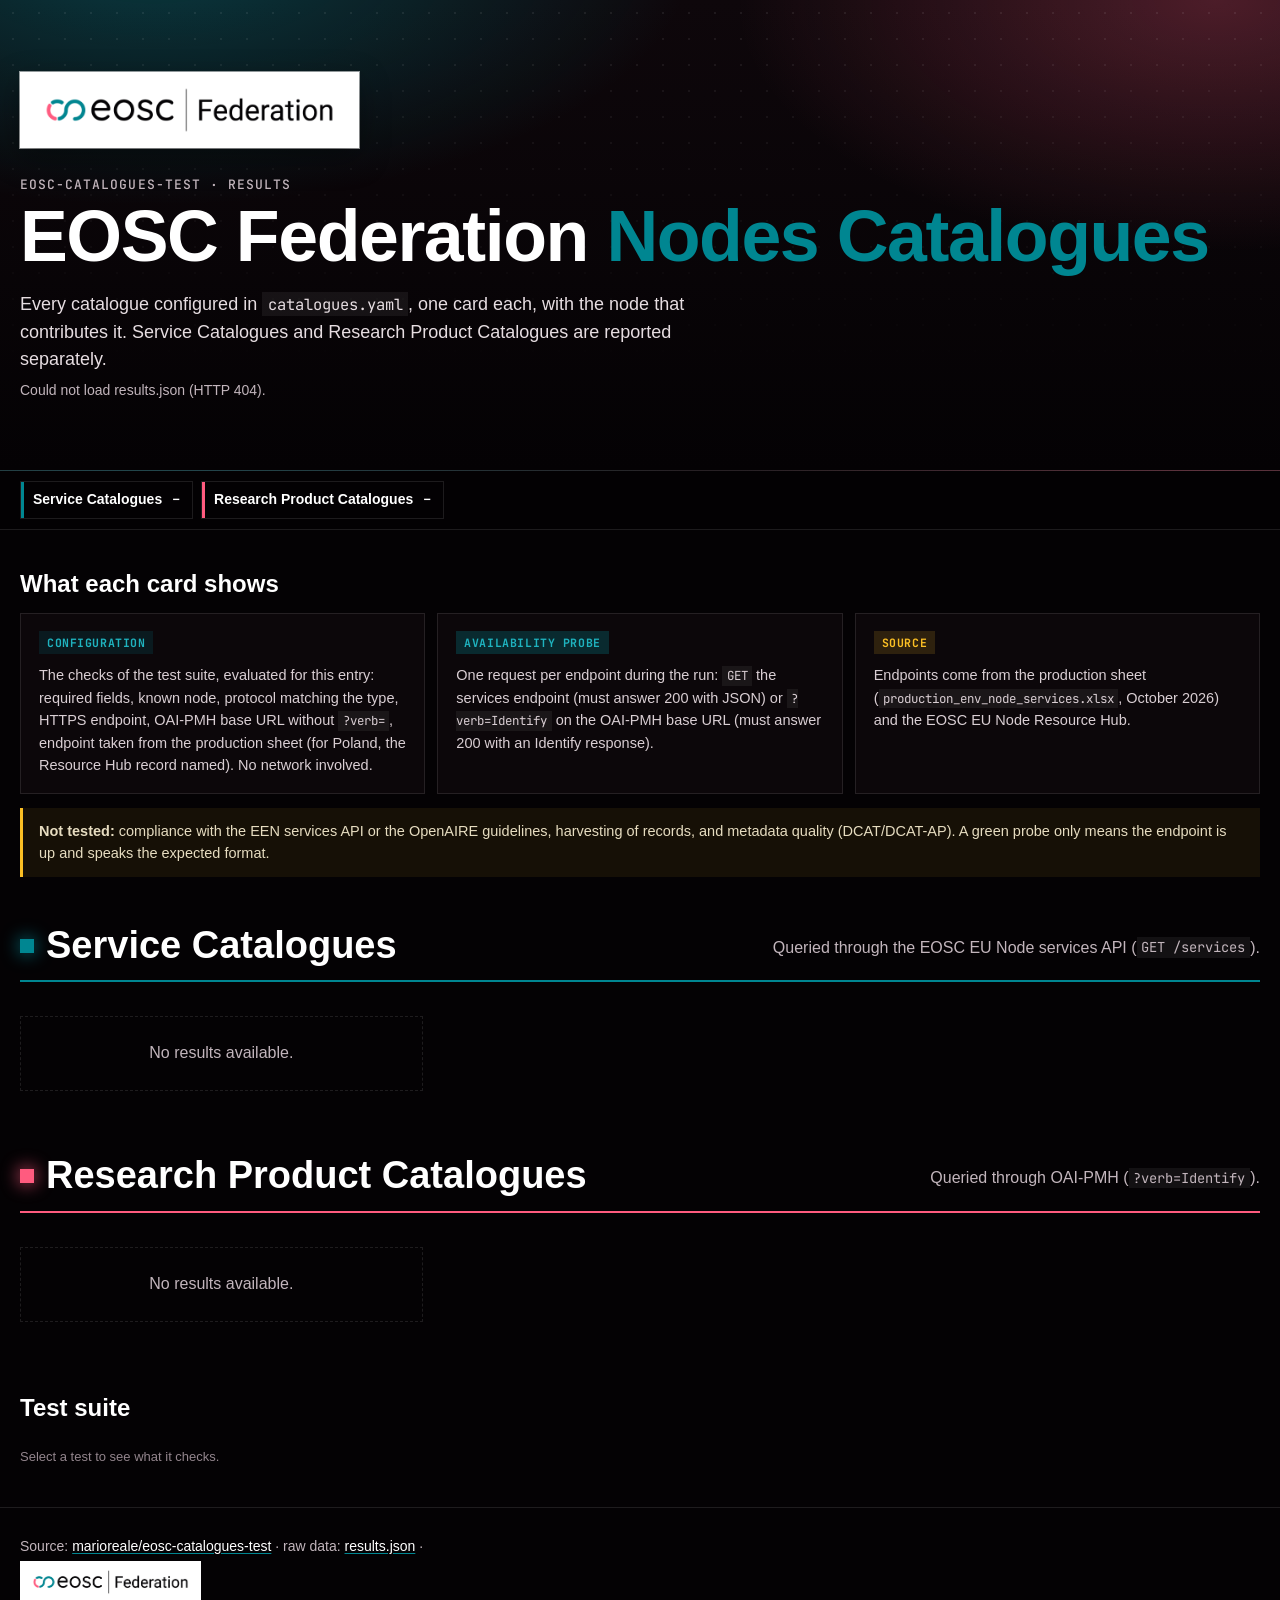
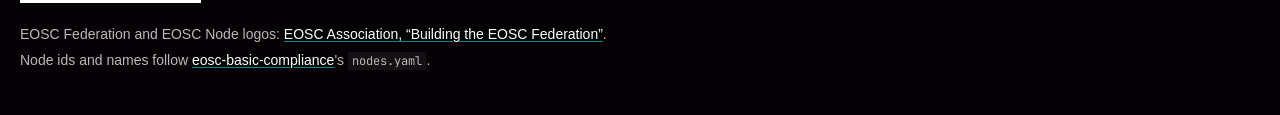
==== site/index.html @ 858f3bef "Results page: simpler Source box text" ====
<!doctype html>
<html lang="en">
<head>
  <meta charset="utf-8">
  <meta name="viewport" content="width=device-width, initial-scale=1">
  <title>EOSC Federation Nodes Catalogues — test results</title>
  <meta name="description" content="Per-catalogue test results for the Service and Research Product Catalogues of EOSC Nodes.">
  <link rel="icon" href="data:image/svg+xml,<svg xmlns='http://www.w3.org/2000/svg' viewBox='0 0 32 32'><circle cx='16' cy='16' r='13' fill='none' stroke='%2322d3ee' stroke-width='4'/><circle cx='16' cy='16' r='4' fill='%23a78bfa'/></svg>">
  <link rel="preconnect" href="https://api.fontshare.com">
  <link href="https://api.fontshare.com/v2/css?f[]=cabinet-grotesk@500,700,800&f[]=satoshi@400,500,700&display=swap" rel="stylesheet">
  <link rel="preconnect" href="https://fonts.googleapis.com">
  <link href="https://fonts.googleapis.com/css2?family=JetBrains+Mono:wght@400;500&display=swap" rel="stylesheet">
  <link rel="stylesheet" href="style.css?v=dev">
</head>
<body>
  <a class="skip" href="#services">Skip to results</a>

  <header class="hero">
    <div class="wrap">
      <a class="brand" href="https://eosc.eu/building-the-eosc-federation" rel="noopener" target="_blank">
        <img src="eosc-federation-logo.png" alt="EOSC Federation" width="690" height="114">
      </a>
      <p class="eyebrow">eosc-catalogues-test · results</p>
      <h1>EOSC Federation <span class="title-accent">Nodes Catalogues</span></h1>
      <p class="lede">Every catalogue configured in <code>catalogues.yaml</code>, one card each, with the node that contributes it. Service Catalogues and Research Product Catalogues are reported separately.</p>
      <p class="meta" id="meta">Loading results…</p>

      <div class="kpis" id="kpis" aria-live="polite"></div>
    </div>
  </header>

  <nav class="bar" aria-label="Filters">
    <div class="wrap bar-inner">
      <div class="jump">
        <a href="#services" class="jump-svc">Service Catalogues <b id="n-svc">–</b></a>
        <a href="#products" class="jump-rp">Research Product Catalogues <b id="n-rp">–</b></a>
      </div>
      <div class="nodes" id="node-filter" role="group" aria-label="Filter by node"></div>
    </div>
  </nav>

  <main class="wrap">
    <section class="scope" aria-labelledby="scope-h">
      <h2 id="scope-h">What each card shows</h2>
      <div class="scope-grid">
        <div class="scope-item">
          <span class="tag tag-cfg">Configuration</span>
          <p>The checks of the test suite, evaluated for this entry: required fields, known node, protocol matching the type, HTTPS endpoint, OAI-PMH base URL without <code>?verb=</code>, endpoint taken from the production sheet (for Poland, the Resource Hub record named). No network involved.</p>
        </div>
        <div class="scope-item">
          <span class="tag tag-probe">Availability probe</span>
          <p>One request per endpoint during the run: <code>GET</code> the services endpoint (must answer 200 with JSON) or <code>?verb=Identify</code> on the OAI-PMH base URL (must answer 200 with an Identify response).</p>
        </div>
        <div class="scope-item">
          <span class="tag tag-quote">Source</span>
          <p>Endpoints come from the production sheet (<code>production_env_node_services.xlsx</code>, October 2026) and the EOSC EU Node Resource Hub.</p>
        </div>
      </div>
      <p class="caveat"><strong>Not tested:</strong> compliance with the EEN services API or the OpenAIRE guidelines, harvesting of records, and metadata quality (DCAT/DCAT-AP). A green probe only means the endpoint is up and speaks the expected format.</p>
    </section>

    <section id="services" class="group group-svc" aria-labelledby="svc-h">
      <div class="group-head">
        <h2 id="svc-h"><span class="dot"></span>Service Catalogues</h2>
        <p>Queried through the EOSC EU Node services API (<code>GET /services</code>).</p>
      </div>
      <div class="cards" id="cards-svc"></div>
    </section>

    <section id="products" class="group group-rp" aria-labelledby="rp-h">
      <div class="group-head">
        <h2 id="rp-h"><span class="dot"></span>Research Product Catalogues</h2>
        <p>Queried through OAI-PMH (<code>?verb=Identify</code>).</p>
      </div>
      <div class="cards" id="cards-rp"></div>
    </section>

    <section class="suite" aria-labelledby="suite-h">
      <h2 id="suite-h">Test suite</h2>
      <p id="suite-sum" class="suite-sum"></p>
      <ul class="suite-list" id="suite-list"></ul>
      <p class="suite-hint">Select a test to see what it checks.</p>
      <dialog id="note-dialog" class="test-dialog note-dialog" aria-labelledby="nd-title">
        <form method="dialog" class="td-close-form"><button class="td-close" aria-label="Close">×</button></form>
        <p class="td-n" id="nd-n"></p>
        <h3 id="nd-title" class="td-name td-label">Probe note</h3>
        <span class="td-outcome warn">Up · note</span>
        <h4>Endpoint queried</h4>
        <p><code id="nd-endpoint" class="td-value"></code></p>
        <h4>Note</h4>
        <ul id="nd-list" class="nd-list"></ul>
        <div id="nd-why-row"><h4>What it means</h4><p>The endpoint answered the OAI-PMH <code>Identify</code> request correctly, so the catalogue is up. But the <code>baseURL</code> it declares about itself differs from the address queried. OAI-PMH 2.0 expects them to match; a harvester that trusts <code>Identify</code> would follow the declared address.</p></div>
        <p class="td-src">Recorded by the availability probe in this run. See the <a href="https://github.com/marioreale/eosc-catalogues-test/blob/main/docs/README.md#3-availability-probe" target="_blank" rel="noopener">documentation</a>.</p>
      </dialog>
      <dialog id="check-dialog" class="test-dialog" aria-labelledby="cd-name">
        <form method="dialog" class="td-close-form"><button class="td-close" aria-label="Close">×</button></form>
        <p class="td-n" id="cd-n"></p>
        <h3 id="cd-name" class="td-name td-label"></h3>
        <span id="cd-outcome" class="td-outcome"></span>
        <div id="cd-value-row"><h4>Value checked</h4><p><code id="cd-value" class="td-value"></code></p></div>
        <h4>Passes when</h4>
        <p id="cd-passes"></p>
        <div id="cd-why-row"><h4>Why</h4><p id="cd-why"></p></div>
        <p id="cd-caveat" class="td-param" hidden></p>
        <div id="cd-tests-row"><h4>Also enforced by the tests</h4><ul id="cd-tests" class="td-tests"></ul></div>
        <p class="td-src">These checks read the entry in <code>catalogues.yaml</code>, without network access. See the <a href="https://github.com/marioreale/eosc-catalogues-test/blob/main/docs/README.md#3-availability-probe" target="_blank" rel="noopener">documentation</a>.</p>
      </dialog>
      <dialog id="test-dialog" class="test-dialog" aria-labelledby="td-name">
        <form method="dialog" class="td-close-form"><button class="td-close" aria-label="Close">×</button></form>
        <p class="td-n" id="td-n"></p>
        <h3 id="td-name" class="td-name"></h3>
        <span id="td-outcome" class="td-outcome"></span>
        <h4>What it asserts</h4>
        <p id="td-asserts"></p>
        <div id="td-why-row"><h4>Why</h4><p id="td-why"></p></div>
        <p id="td-param" class="td-param" hidden></p>
        <p class="td-src">From the <a href="https://github.com/marioreale/eosc-catalogues-test/blob/main/docs/README.md#the-19-tests" target="_blank" rel="noopener">documentation</a>.</p>
      </dialog>
    </section>
  </main>

  <footer class="foot">
    <div class="wrap">
      <p>Source: <a href="https://github.com/marioreale/eosc-catalogues-test">marioreale/eosc-catalogues-test</a> · raw data: <a href="results.json">results.json</a> · <span id="foot-run"></span></p>
      <p class="foot-brand"><a href="https://open-science-cloud.ec.europa.eu/resources/nodes" rel="noopener" target="_blank"><img src="eosc-federation-logo.png" alt="EOSC Federation" width="690" height="114"></a></p>
      <p>EOSC Federation and EOSC Node logos: <a href="https://eosc.eu/building-the-eosc-federation">EOSC Association, “Building the EOSC Federation”</a>.</p>
      <p>Node ids and names follow <a href="https://github.com/marioreale/eosc-basic-compliance">eosc-basic-compliance</a>'s <code>nodes.yaml</code>.</p>
    </div>
  </footer>

  <script src="app.js?v=dev"></script>
</body>
</html>
---- site/style.css ----
:root {
  /* Palette: warm black #040204, mild pink #ff5b7f, lively green #008691, white. */
  --bg: #040204;
  --bg-2: #0c070a;
  --card: #120b0f;
  --card-2: #1b1117;
  --line: rgba(255, 255, 255, 0.10);
  --text: #ffffff;
  --muted: #c2b5bc;
  --faint: #93858d;
  --svc: #008691;
  --svc-ink: #1fb3bf;
  --svc-deep: #005e66;
  --rp: #ff5b7f;
  --rp-deep: #c23a5a;
  --pass: #1fb3bf;
  --fail: #f87171;
  --warn: #fbbf24;
  --radius: 0;  /* square corners throughout, including dots and badges */
  --font-display: 'Cabinet Grotesk', 'Segoe UI', sans-serif;
  --font-body: 'Satoshi', 'Segoe UI', sans-serif;
  --font-mono: 'JetBrains Mono', ui-monospace, monospace;
}

* { box-sizing: border-box; }
html { scroll-behavior: smooth; scroll-padding-top: 84px; }
body {
  margin: 0;
  background: var(--bg);
  color: var(--text);
  font: 16px/1.55 var(--font-body);
  -webkit-font-smoothing: antialiased;
}
a { color: var(--text); text-decoration-color: var(--svc); text-underline-offset: 2px; }
a:hover { color: var(--rp); text-decoration-color: var(--rp); }
code { font-family: var(--font-mono); font-size: 0.86em; background: rgba(255,255,255,0.06); padding: 0.1em 0.35em; border-radius: 0; }
.wrap { width: min(1240px, 100% - 40px); margin-inline: auto; }
.skip { position: absolute; left: -999px; }
.skip:focus { left: 12px; top: 12px; z-index: 10; background: var(--text); color: var(--bg); padding: 8px 12px; border-radius: 0; }

/* hero */
.hero {
  position: relative;
  overflow: hidden;
  padding: 72px 0 40px;
  background:
    radial-gradient(900px 420px at 12% -10%, rgba(0, 134, 145, 0.40), transparent 60%),
    radial-gradient(800px 420px at 95% 0%, rgba(255, 91, 127, 0.26), transparent 60%),
    linear-gradient(180deg, #0e070b, var(--bg));
  border-bottom: 1px solid var(--line);
}
.hero::after {
  content: '';
  position: absolute; inset: 0;
  background-image: radial-gradient(rgba(255,255,255,0.08) 1px, transparent 1px);
  background-size: 26px 26px;
  mask-image: linear-gradient(180deg, #000 0%, transparent 85%);
  pointer-events: none;
}
.hero .wrap { position: relative; z-index: 1; }
.brand {
  display: inline-flex; align-items: center;
  margin: 0 0 30px; padding: 14px 24px;  /* +20% */
  background: #fff; border-radius: 0;
  box-shadow: 0 10px 30px rgba(0, 0, 0, 0.35), 0 0 0 1px rgba(255, 255, 255, 0.6);
}
.brand img { display: block; height: 48px;  /* +20% */ width: auto; }
.brand:focus-visible { outline: 2px solid var(--svc); outline-offset: 3px; }
.foot-brand { margin: 0 0 14px !important; }
.foot-brand img { display: inline-block; height: 26px; width: auto; padding: 8px 12px; background: #fff; border-radius: 0; box-sizing: content-box; }
.foot-brand a { display: inline-block; border-radius: 0; }
.foot-brand a:focus-visible { outline: 2px solid var(--svc); outline-offset: 3px; }
.eyebrow { margin: 0 0 10px; font: 500 13px/1 var(--font-mono); letter-spacing: 0.08em; text-transform: uppercase; color: var(--muted); }
h1 { margin: 0; font: 800 clamp(18px, 5.6vw, 78px)/1 var(--font-display); letter-spacing: -0.02em; white-space: nowrap; }
.title-accent { color: var(--svc); } /* lively green #008691 */
.lede { max-width: 70ch; margin: 18px 0 6px; font-size: 18px; color: #e6dde1; }
.meta { margin: 0 0 28px; color: var(--muted); font-size: 14px; }
.meta a { color: var(--text); }

.kpis { display: grid; grid-template-columns: repeat(5, minmax(0, 1fr)); gap: 12px; }
.kpi {
  background: rgba(18, 11, 15, 0.8);
  border: 2px solid rgba(255, 255, 255, 0.75);  /* thicker, clearly visible white frame */
  border-radius: 0;
  padding: 16px 18px;
  backdrop-filter: blur(6px);
}
.kpi .v { font: 800 38px/1 var(--font-display); }
.kpi .l { margin-top: 6px; font-size: 13px; color: var(--muted); }
.kpi.k-svc .v { color: var(--svc-ink); }
.kpi.k-rp .v { color: var(--rp); }
.kpi.k-pass .v { color: var(--pass); }
.kpi.k-fail .v { color: var(--fail); }
.kpi .bar-mini i + i { box-shadow: inset 1px 0 0 var(--bg); }
.kpi .bar-mini { height: 6px; margin-top: 10px; border-radius: 0; background: rgba(255,255,255,0.08); overflow: hidden; display: flex; }
.kpi .bar-mini i { display: block; height: 100%; }

/* sticky bar */
.bar { position: sticky; top: 0; z-index: 5; background: rgba(4, 2, 4, 0.88); backdrop-filter: blur(10px); border-bottom: 1px solid var(--line); }
.bar-inner { display: flex; gap: 16px; align-items: center; justify-content: space-between; padding: 10px 0; flex-wrap: wrap; }
.jump { display: flex; gap: 8px; flex-wrap: wrap; }
.jump a { text-decoration: none; font-weight: 700; font-size: 14px; padding: 7px 12px; border-radius: 0; border: 1px solid var(--line); color: var(--text); }
.jump a b { margin-left: 6px; font-family: var(--font-mono); font-weight: 500; }
.jump-svc { box-shadow: inset 3px 0 0 var(--svc); }
.jump-rp { box-shadow: inset 3px 0 0 var(--rp); }
.nodes { display: flex; gap: 6px; flex-wrap: wrap; }
.chip {
  display: inline-flex; align-items: center; gap: 6px;
  font: 500 12.5px/1 var(--font-body);
  padding: 6px 10px; border-radius: 0;
  background: color-mix(in srgb, var(--node) 8%, transparent);
  border: 1px solid color-mix(in srgb, var(--node) 35%, transparent);
  color: var(--text);
  cursor: pointer;
}
.chip::before { content: ''; width: 8px; height: 8px; border-radius: 0; background: var(--node); }
.chip[aria-pressed='false'] { opacity: 0.38; }
.chip:focus-visible, .jump a:focus-visible { outline: 2px solid var(--text); outline-offset: 2px; }
.chip.all { --node: #ffffff; }

/* scope */
.scope { margin: 40px 0 8px; }
.scope h2, .suite h2 { font: 700 24px/1.2 var(--font-display); margin: 0 0 14px; }
.scope-grid { display: grid; grid-template-columns: repeat(3, 1fr); gap: 12px; }
.scope-item { background: var(--bg-2); border: 1px solid var(--line); border-radius: 0; padding: 16px 18px; }
.scope-item p { margin: 10px 0 0; font-size: 14.5px; color: #d9ced3; }
.tag { display: inline-block; font: 700 11.5px/1 var(--font-mono); letter-spacing: 0.05em; text-transform: uppercase; padding: 6px 8px; border-radius: 0; }
.tag-cfg { background: rgba(0, 134, 145, 0.15); color: var(--pass); }
.tag-probe { background: rgba(0, 134, 145, 0.28); color: var(--svc-ink); }
.tag-quote { background: rgba(251, 191, 36, 0.14); color: var(--warn); }
.caveat { margin: 14px 0 0; padding: 12px 16px; border-left: 3px solid var(--warn); background: rgba(251, 191, 36, 0.07); border-radius: 0; font-size: 14.5px; color: #e6dcc0; }

/* groups */
.group { margin: 48px 0; }
.group-head { display: flex; align-items: baseline; justify-content: space-between; gap: 16px; flex-wrap: wrap; padding-bottom: 14px; margin-bottom: 18px; border-bottom: 2px solid var(--accent); }
.group-head h2 { margin: 0; font: 800 clamp(26px, 3.4vw, 38px)/1.1 var(--font-display); display: flex; align-items: center; gap: 12px; }
.group-head p { margin: 0; color: var(--muted); }
.group-head .dot { width: 14px; height: 14px; border-radius: 0; background: var(--accent); box-shadow: 0 0 18px var(--accent); }
.group-svc { --accent: var(--svc); }
.group-rp { --accent: var(--rp); }

.cards { display: grid; grid-template-columns: repeat(auto-fill, minmax(360px, 1fr)); gap: 16px; }
.card {
  position: relative;
  background: linear-gradient(180deg, var(--card-2), var(--card));
  border: 1px solid var(--line);
  border-radius: 0;
  padding: 18px 18px 16px 22px;
  overflow: hidden;
  display: flex; flex-direction: column; gap: 12px;
}
.card::before { content: ''; position: absolute; left: 0; top: 0; bottom: 0; width: 6px; background: var(--node); }
.card::after { content: ''; position: absolute; right: -60px; top: -60px; width: 160px; height: 160px; border-radius: 0; background: radial-gradient(circle, color-mix(in srgb, var(--node) 30%, transparent), transparent 70%); pointer-events: none; }
.card[hidden] { display: none; }
.card-top { display: flex; justify-content: space-between; align-items: flex-start; gap: 12px; }
.node-badge { display: inline-flex; align-items: center; gap: 8px; font: 700 13px/1.2 var(--font-body); color: var(--node); }
.node-badge .sw { width: 22px; height: 22px; border-radius: 0; background: var(--node); color: #040204; display: grid; place-items: center; font: 800 11px/1 var(--font-display); }
.node-logo {
  display: inline-flex; align-items: center;
  margin-bottom: 8px; padding: 6px 10px;
  background: #fff; border-radius: 0;
  box-shadow: 0 0 0 2px color-mix(in srgb, var(--node) 70%, transparent);
}
.node-logo img { display: block; height: 30px; width: auto; max-width: 100%; object-fit: contain; }
.card h3 { margin: 2px 0 0; font: 700 19px/1.25 var(--font-display); }
.endpoint { font: 400 12.5px/1.4 var(--font-mono); color: var(--muted); word-break: break-all; }
.endpoint a { color: var(--muted); text-decoration-color: rgba(194,181,188,0.4); }

.verdict { flex: none; display: inline-flex; align-items: center; gap: 6px; font: 700 12px/1 var(--font-mono); text-transform: uppercase; letter-spacing: 0.04em; padding: 7px 10px; border-radius: 0; }
.verdict::before { content: ''; width: 8px; height: 8px; border-radius: 0; background: currentColor; box-shadow: 0 0 10px currentColor; }
.v-pass { color: var(--pass); background: rgba(0, 134, 145, 0.12); }
.v-fail { color: var(--fail); background: rgba(248, 113, 113, 0.12); }
.v-warn { color: var(--warn); background: rgba(251, 191, 36, 0.12); }
.v-none { color: var(--faint); background: rgba(255,255,255,0.05); }

.row { display: grid; grid-template-columns: 112px 1fr; gap: 10px; align-items: start; font-size: 14px; }
.row > span:first-child { font: 500 11.5px/1.9 var(--font-mono); text-transform: uppercase; letter-spacing: 0.05em; color: var(--faint); }
.checks { display: flex; flex-wrap: wrap; gap: 5px; }
.ck { all: unset; box-sizing: border-box; width: 26px; height: 26px; border-radius: 0; display: grid; place-items: center; font: 700 13px/1 var(--font-body); cursor: pointer; transition: transform 120ms ease, box-shadow 120ms ease; }
.ck:hover { transform: translateY(-1px); box-shadow: 0 0 0 1px currentColor; }
.ck:focus-visible { outline: 2px solid var(--svc); outline-offset: 2px; }
.ck.ok { background: rgba(0, 134, 145, 0.28); color: var(--pass); }
.ck.ko { background: rgba(248, 113, 113, 0.2); color: var(--fail); }
.probe-line { color: var(--text); }
.probe-line .t { color: var(--muted); font-family: var(--font-mono); font-size: 12.5px; }
.facts { display: flex; flex-wrap: wrap; gap: 6px; margin-top: 6px; }
.fact { font-size: 12.5px; padding: 3px 8px; border-radius: 0; background: rgba(255,255,255,0.05); color: #e3d9de; }
.fact b { color: var(--text); font-weight: 700; }
.quote { display: flex; flex-wrap: wrap; gap: 6px; }
.q { font-size: 12.5px; padding: 3px 8px; border-radius: 0; border: 1px solid var(--line); color: #ece4e8; }
.q.st { border-color: rgba(251, 191, 36, 0.4); color: #f4dfa3; }
.q.none { color: var(--faint); border-style: dashed; }
.q.hub { border-color: rgba(0, 134, 145, 0.7); color: var(--svc-ink); }
details.note { font-size: 13.5px; color: #d9ced3; border-top: 1px dashed var(--line); padding-top: 10px; }
details.note summary { cursor: pointer; color: var(--muted); font-size: 13px; }
details.note p { margin: 8px 0 0; }

.empty { color: var(--muted); padding: 24px; border: 1px dashed var(--line); border-radius: 0; text-align: center; }

/* suite */
.suite { margin: 56px 0 40px; }
.suite-sum { margin: 0 0 12px; color: var(--muted); }
.suite-list { list-style: none; margin: 0; padding: 0; display: grid; grid-template-columns: repeat(auto-fill, minmax(340px, 1fr)); gap: 6px; }
.suite-list li { display: flex; gap: 10px; align-items: center; font: 400 12.5px/1.35 var(--font-mono); padding: 8px 10px; background: var(--bg-2); border-radius: 0; border: 1px solid var(--line); word-break: break-word; }
.suite-list li i { flex: none; width: 8px; height: 8px; border-radius: 0; }
.suite-list li.passed i { background: var(--pass); }
.suite-list li.failed i { background: var(--fail); }
.suite-list li.skipped i { background: var(--faint); }
.suite-list li { padding: 0; }
.test-btn { all: unset; box-sizing: border-box; display: flex; gap: 10px; align-items: center; width: 100%; padding: 8px 10px; cursor: pointer; border-radius: 0; font: inherit; color: inherit; }
.test-btn span { flex: 1; }
.test-btn i { flex: none; width: 8px; height: 8px; border-radius: 0; }
.suite-list li.passed .test-btn i { background: var(--pass); }
.suite-list li.failed .test-btn i { background: var(--fail); }
.test-btn .info { flex: none; width: 18px; height: 18px; border-radius: 0; border: 1px solid var(--faint); color: var(--muted); font: 700 11px/16px var(--font-body); text-align: center; }
.test-btn:hover, .test-btn:focus-visible { background: var(--card-2); }
.test-btn:hover .info, .test-btn:focus-visible .info { border-color: var(--rp); color: var(--rp); }
.test-btn:focus-visible { outline: 2px solid var(--svc); outline-offset: 1px; }
.suite-hint { margin: 10px 0 0; color: var(--faint); font-size: 13px; }

.test-dialog { width: min(560px, calc(100vw - 32px)); background: var(--card); color: var(--text); border: 1px solid var(--line); border-radius: 0; padding: 24px 26px 18px; box-shadow: 0 24px 60px rgba(0, 0, 0, 0.5); }
.test-dialog::backdrop { background: rgba(4, 2, 4, 0.75); backdrop-filter: blur(2px); }
.test-dialog[open] { animation: td-in 160ms ease-out; }
@keyframes td-in { from { opacity: 0; transform: translateY(6px); } to { opacity: 1; transform: none; } }
.td-close-form { position: absolute; top: 10px; right: 10px; margin: 0; }
.td-close { all: unset; cursor: pointer; width: 32px; height: 32px; border-radius: 0; text-align: center; font: 400 22px/32px var(--font-body); color: var(--muted); }
.td-close:hover, .td-close:focus-visible { background: var(--card-2); color: var(--text); }
.td-n { margin: 0 0 6px; font: 600 12px/1.3 var(--font-mono); color: var(--faint); letter-spacing: 0.03em; }
.td-name { margin: 0 36px 10px 0; font: 600 15px/1.4 var(--font-mono); word-break: break-word; }
.td-outcome { display: inline-block; font: 700 11.5px/1 var(--font-mono); text-transform: uppercase; letter-spacing: 0.05em; padding: 6px 8px; border-radius: 0; }
.td-outcome.passed { background: rgba(0, 134, 145, 0.15); color: var(--pass); }
.td-outcome.failed { background: rgba(248, 113, 113, 0.15); color: var(--fail); }
.td-outcome.skipped { background: rgba(255, 255, 255, 0.06); color: var(--muted); }
.test-dialog h4 { margin: 18px 0 4px; font: 700 11.5px/1 var(--font-mono); text-transform: uppercase; letter-spacing: 0.06em; color: var(--muted); }
.test-dialog p { margin: 0; font-size: 15px; line-height: 1.55; }
.td-param { margin-top: 14px !important; font-size: 13.5px !important; color: var(--muted); }
.td-src { margin-top: 18px !important; font-size: 13px !important; color: var(--faint); }
.td-src a { color: var(--muted); }

.foot { border-top: 1px solid var(--line); padding: 24px 0 40px; color: var(--muted); font-size: 14px; }
.foot p { margin: 4px 0; }
.foot a { color: var(--text); }

@media (max-width: 960px) {
  .kpis { grid-template-columns: repeat(3, 1fr); }
  .scope-grid { grid-template-columns: 1fr; }
}
@media (max-width: 600px) {
  .wrap { width: calc(100% - 28px); }
  .hero { padding: 36px 0 28px; }
  .brand { padding: 12px 17px; margin-bottom: 22px; }
  .brand img { height: 34px; }
  .kpis { grid-template-columns: repeat(2, 1fr); }
  .kpi .v { font-size: 30px; }
  .cards { grid-template-columns: 1fr; }
  .row { grid-template-columns: 1fr; gap: 4px; }
  .row > span:first-child { line-height: 1.2; }
  .bar { position: static; }
  .suite-list { grid-template-columns: 1fr; }
}
@media (prefers-reduced-motion: reduce) { html { scroll-behavior: auto; } }
.td-label { font-family: var(--font-body); font-size: 17px; }
.td-value { font: 500 13px/1.5 var(--font-mono); color: var(--text); background: var(--card-2); padding: 2px 6px; border-radius: 0; word-break: break-all; }
.td-tests { margin: 0; padding-left: 18px; font-size: 13.5px; line-height: 1.7; }
.td-tests code { font: 500 12.5px var(--font-mono); color: var(--muted); word-break: break-all; }
.td-src code { font-family: var(--font-mono); font-size: 12.5px; }
.verdict-btn { all: unset; box-sizing: border-box; flex: none; display: inline-flex; align-items: center; gap: 6px; font: 700 12px/1 var(--font-mono); text-transform: uppercase; letter-spacing: 0.04em; padding: 7px 10px; cursor: pointer; border: 1px solid currentColor; }
.verdict-btn.v-warn { color: var(--warn); background: rgba(251, 191, 36, 0.12); }
.verdict-btn::before { content: ''; width: 8px; height: 8px; background: currentColor; box-shadow: 0 0 10px currentColor; }
.verdict-btn::after { content: '›'; margin-left: 2px; font-size: 14px; }
.verdict-btn:hover { background: rgba(251, 191, 36, 0.22); }
.verdict-btn:focus-visible { outline: 2px solid var(--warn); outline-offset: 2px; }
.td-outcome.warn { background: rgba(251, 191, 36, 0.15); color: var(--warn); }
.nd-list { margin: 0; padding-left: 18px; font-size: 15px; line-height: 1.55; color: var(--warn); word-break: break-word; }
.note-dialog code { font-family: var(--font-mono); font-size: 0.86em; }
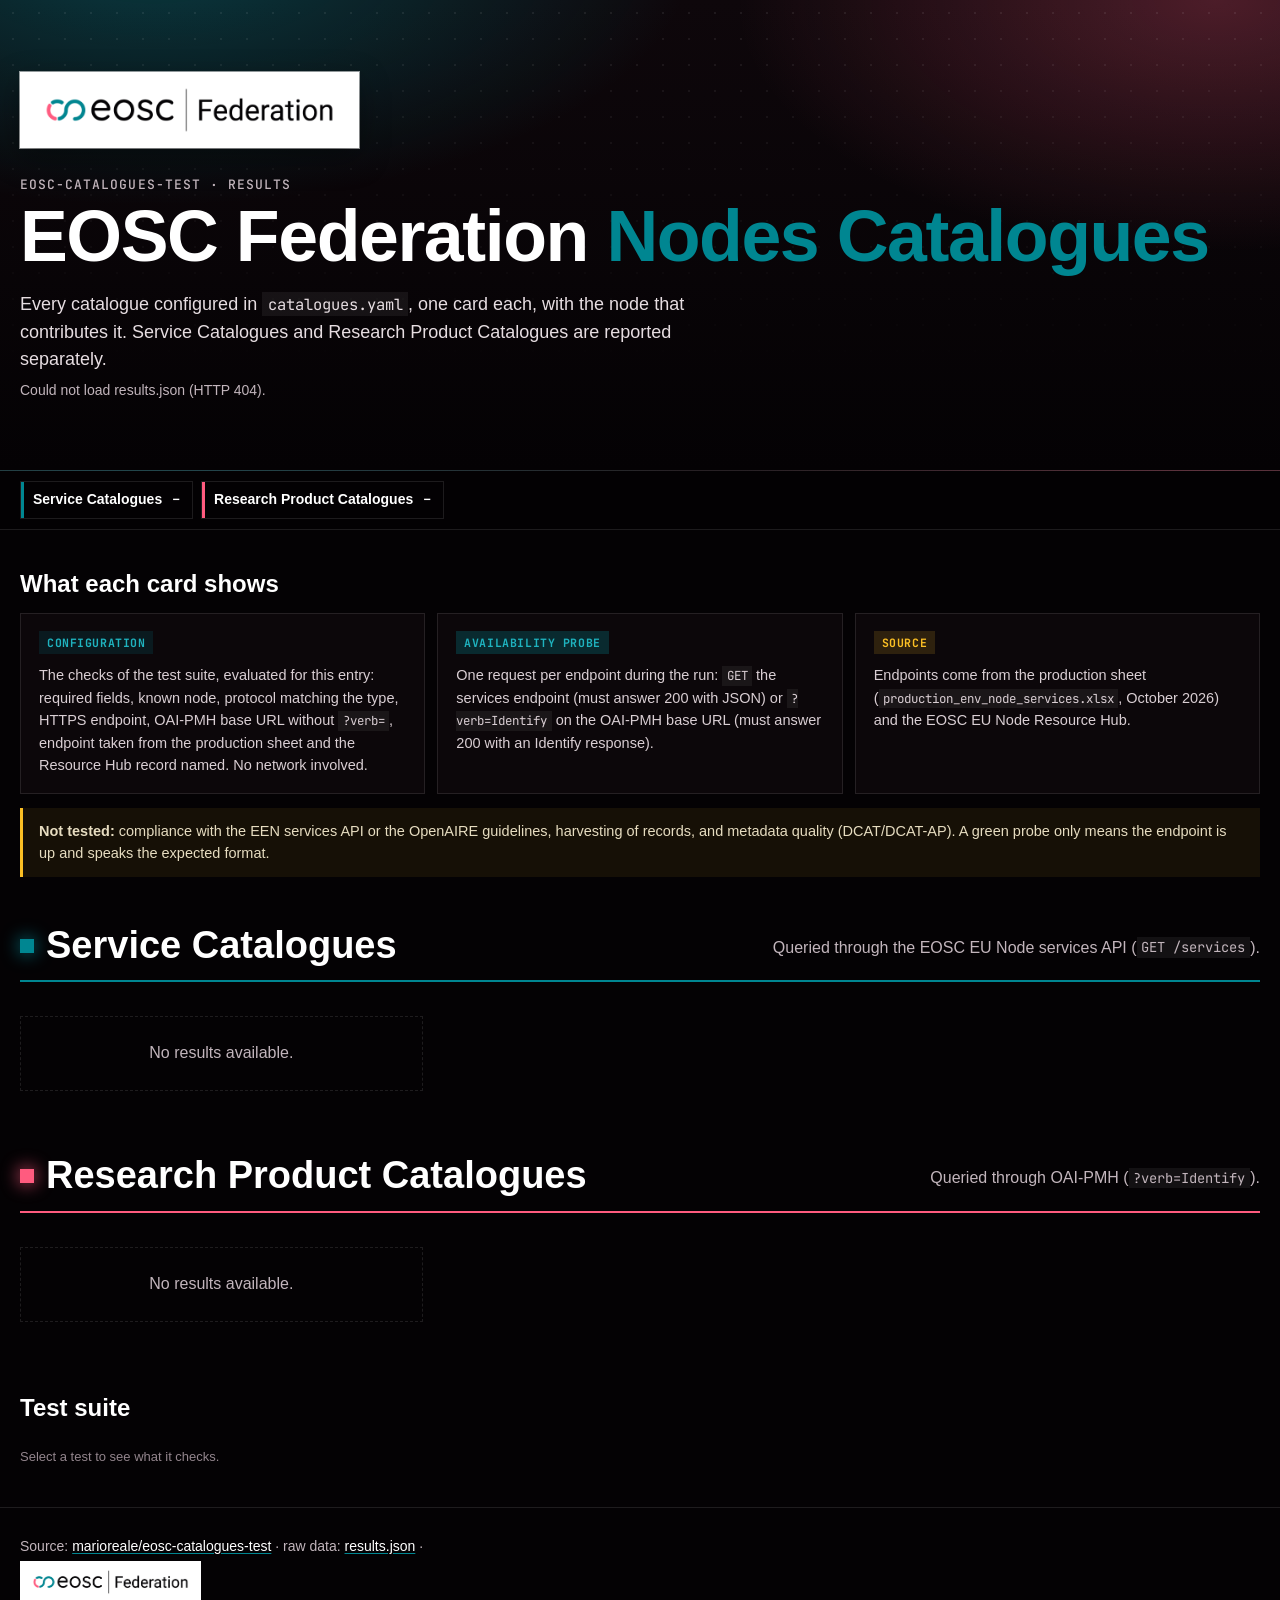
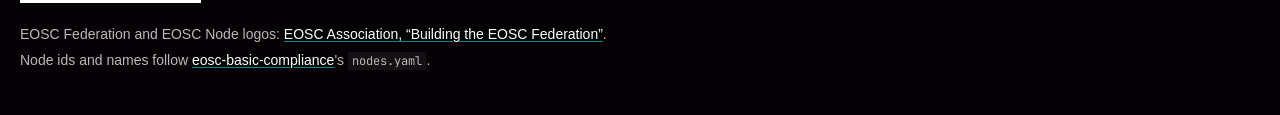
==== commit c327af0f: "Results page: simpler Configuration box text" ====
--- a/site/index.html
+++ b/site/index.html
@@ -45,7 +45,7 @@
       <div class="scope-grid">
         <div class="scope-item">
           <span class="tag tag-cfg">Configuration</span>
-          <p>The checks of the test suite, evaluated for this entry: required fields, known node, protocol matching the type, HTTPS endpoint, OAI-PMH base URL without <code>?verb=</code>, endpoint taken from the production sheet (for Poland, the Resource Hub record named). No network involved.</p>
+          <p>The checks of the test suite, evaluated for this entry: required fields, known node, protocol matching the type, HTTPS endpoint, OAI-PMH base URL without <code>?verb=</code>, endpoint taken from the production sheet and the Resource Hub record named. No network involved.</p>
         </div>
         <div class="scope-item">
           <span class="tag tag-probe">Availability probe</span>
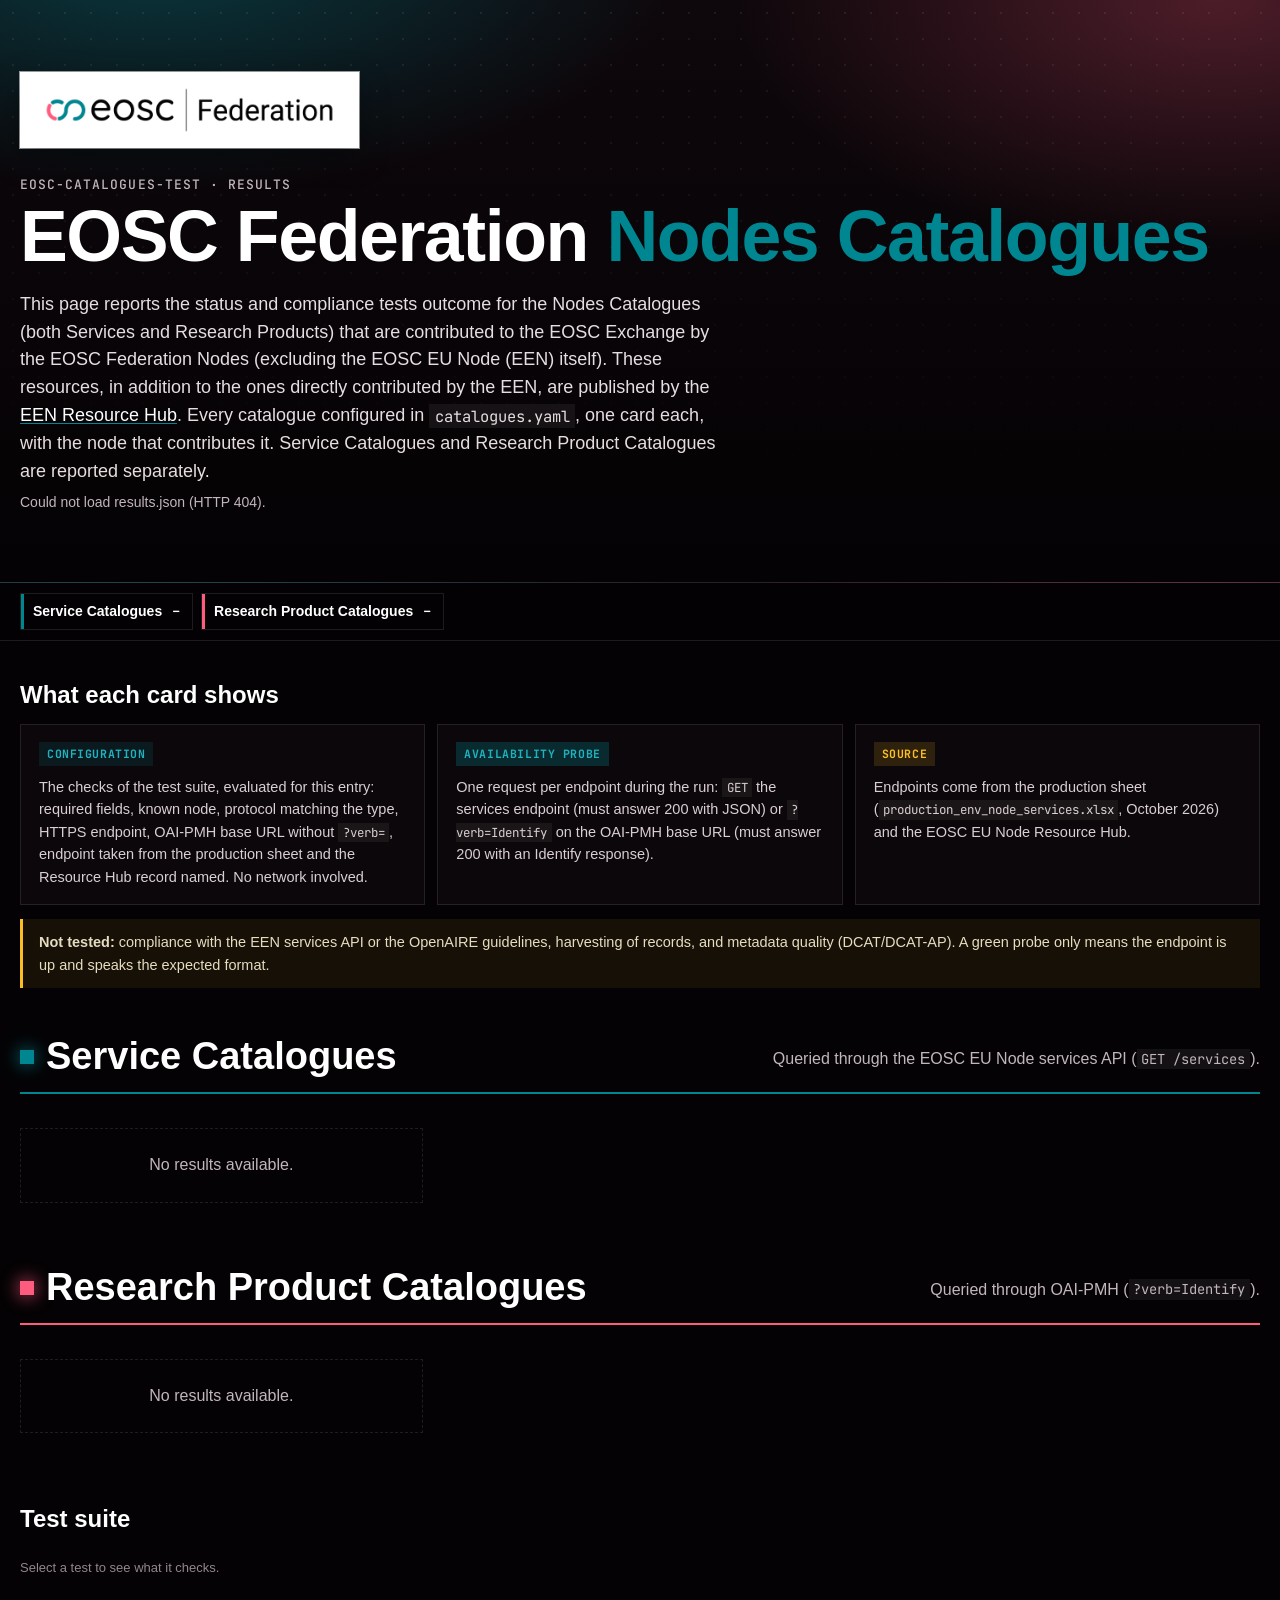
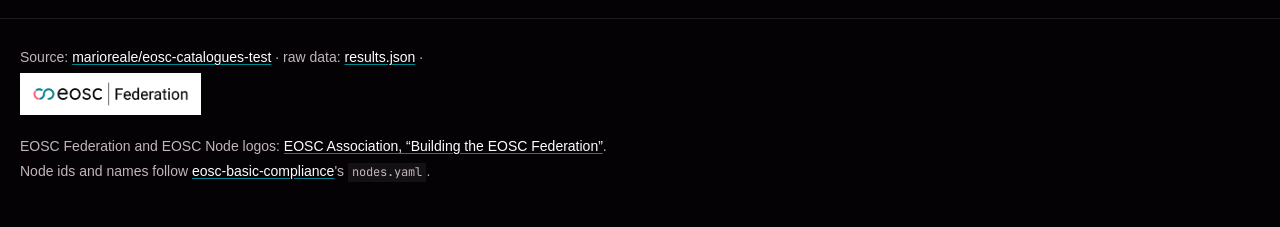
==== commit c7342dc4: "Results page: introductory text under the title" ====
--- a/site/index.html
+++ b/site/index.html
@@ -22,7 +22,7 @@
       </a>
       <p class="eyebrow">eosc-catalogues-test · results</p>
       <h1>EOSC Federation <span class="title-accent">Nodes Catalogues</span></h1>
-      <p class="lede">Every catalogue configured in <code>catalogues.yaml</code>, one card each, with the node that contributes it. Service Catalogues and Research Product Catalogues are reported separately.</p>
+      <p class="lede">This page reports the status and compliance tests outcome for the Nodes Catalogues (both Services and Research Products) that are contributed to the EOSC Exchange by the EOSC Federation Nodes (excluding the EOSC EU Node (EEN) itself). These resources, in addition to the ones directly contributed by the EEN, are published by the <a href="https://open-science-cloud.ec.europa.eu/resources/all" target="_blank" rel="noopener">EEN Resource Hub</a>. Every catalogue configured in <code>catalogues.yaml</code>, one card each, with the node that contributes it. Service Catalogues and Research Product Catalogues are reported separately.</p>
       <p class="meta" id="meta">Loading results…</p>
 
       <div class="kpis" id="kpis" aria-live="polite"></div>
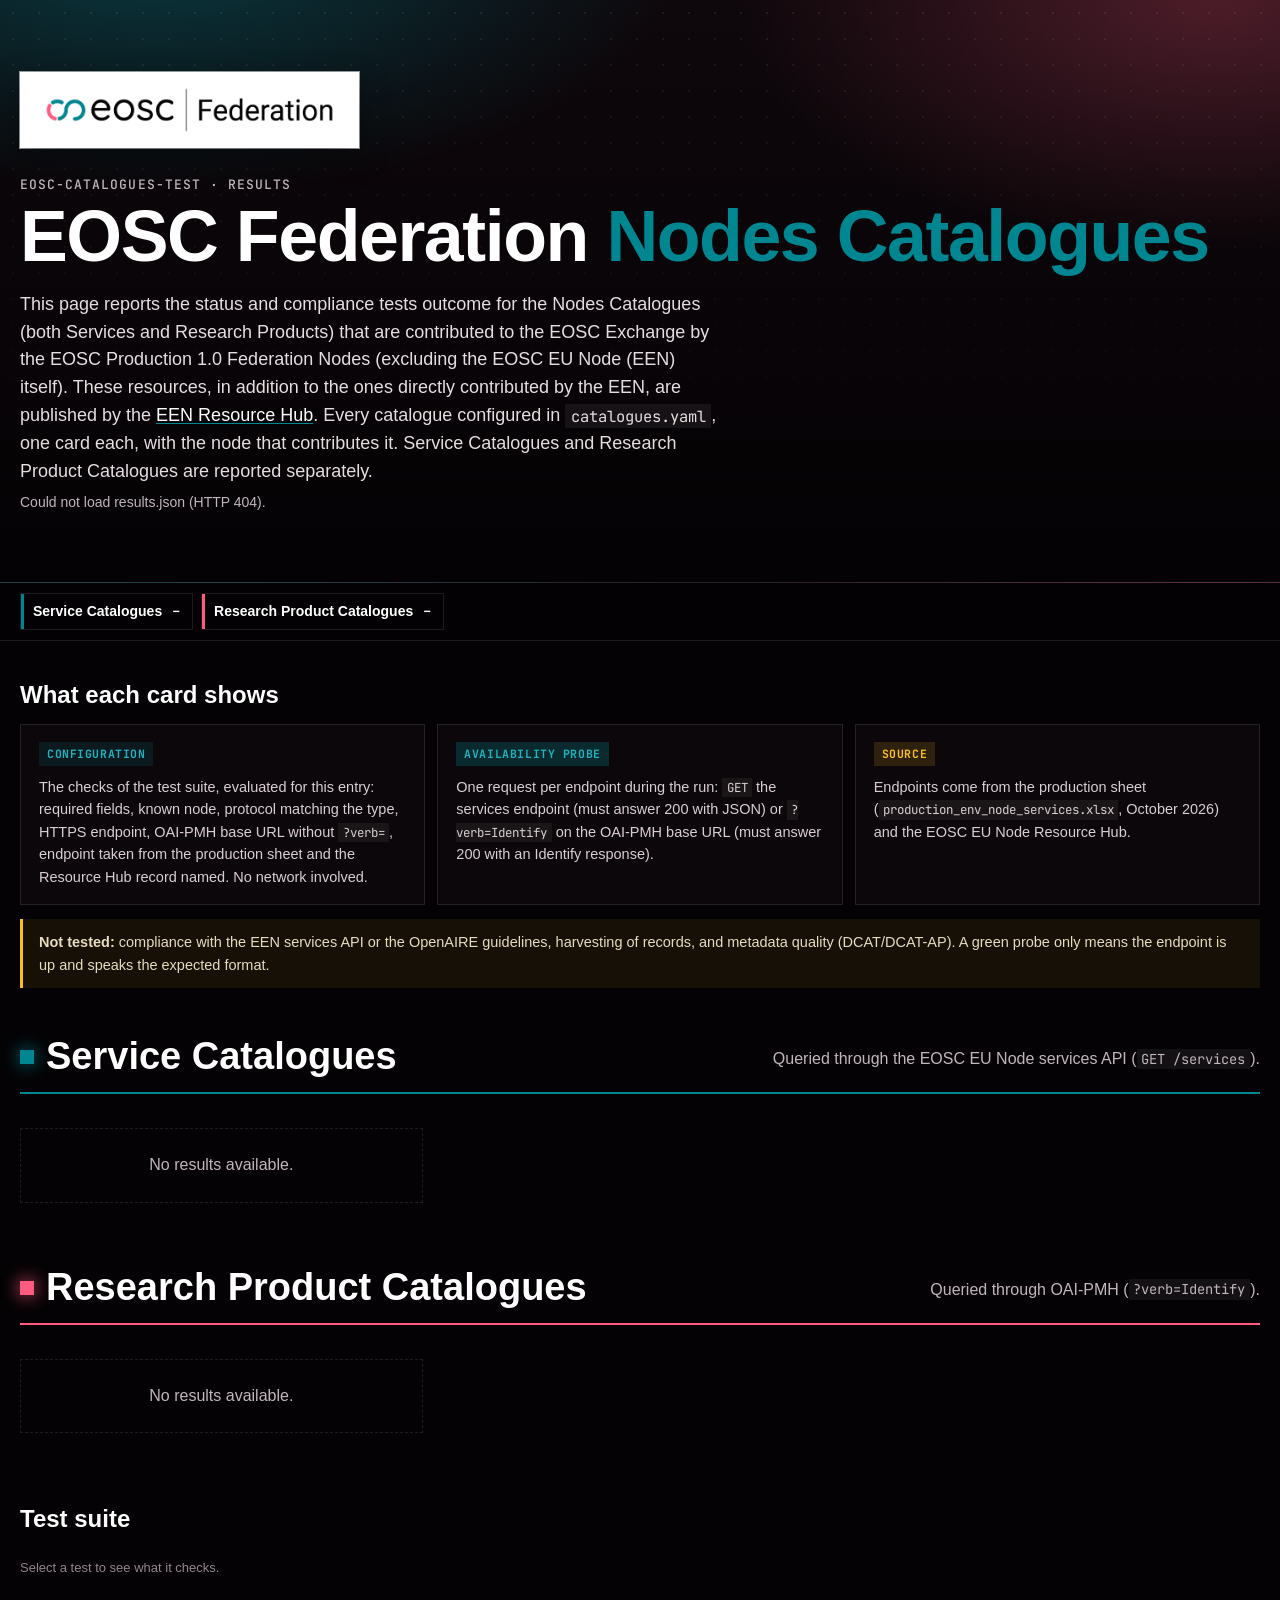
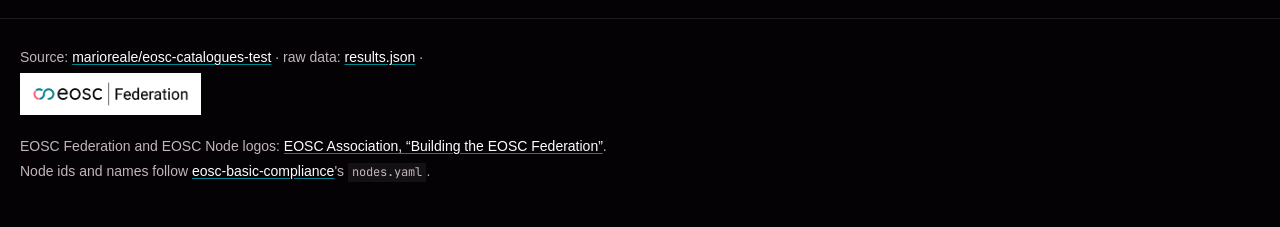
==== commit bf0f0afc: "Results page: intro text names the EOSC Production 1.0 Federation Nodes" ====
--- a/site/index.html
+++ b/site/index.html
@@ -22,7 +22,7 @@
       </a>
       <p class="eyebrow">eosc-catalogues-test · results</p>
       <h1>EOSC Federation <span class="title-accent">Nodes Catalogues</span></h1>
-      <p class="lede">This page reports the status and compliance tests outcome for the Nodes Catalogues (both Services and Research Products) that are contributed to the EOSC Exchange by the EOSC Federation Nodes (excluding the EOSC EU Node (EEN) itself). These resources, in addition to the ones directly contributed by the EEN, are published by the <a href="https://open-science-cloud.ec.europa.eu/resources/all" target="_blank" rel="noopener">EEN Resource Hub</a>. Every catalogue configured in <code>catalogues.yaml</code>, one card each, with the node that contributes it. Service Catalogues and Research Product Catalogues are reported separately.</p>
+      <p class="lede">This page reports the status and compliance tests outcome for the Nodes Catalogues (both Services and Research Products) that are contributed to the EOSC Exchange by the EOSC Production 1.0 Federation Nodes (excluding the EOSC EU Node (EEN) itself). These resources, in addition to the ones directly contributed by the EEN, are published by the <a href="https://open-science-cloud.ec.europa.eu/resources/all" target="_blank" rel="noopener">EEN Resource Hub</a>. Every catalogue configured in <code>catalogues.yaml</code>, one card each, with the node that contributes it. Service Catalogues and Research Product Catalogues are reported separately.</p>
       <p class="meta" id="meta">Loading results…</p>
 
       <div class="kpis" id="kpis" aria-live="polite"></div>
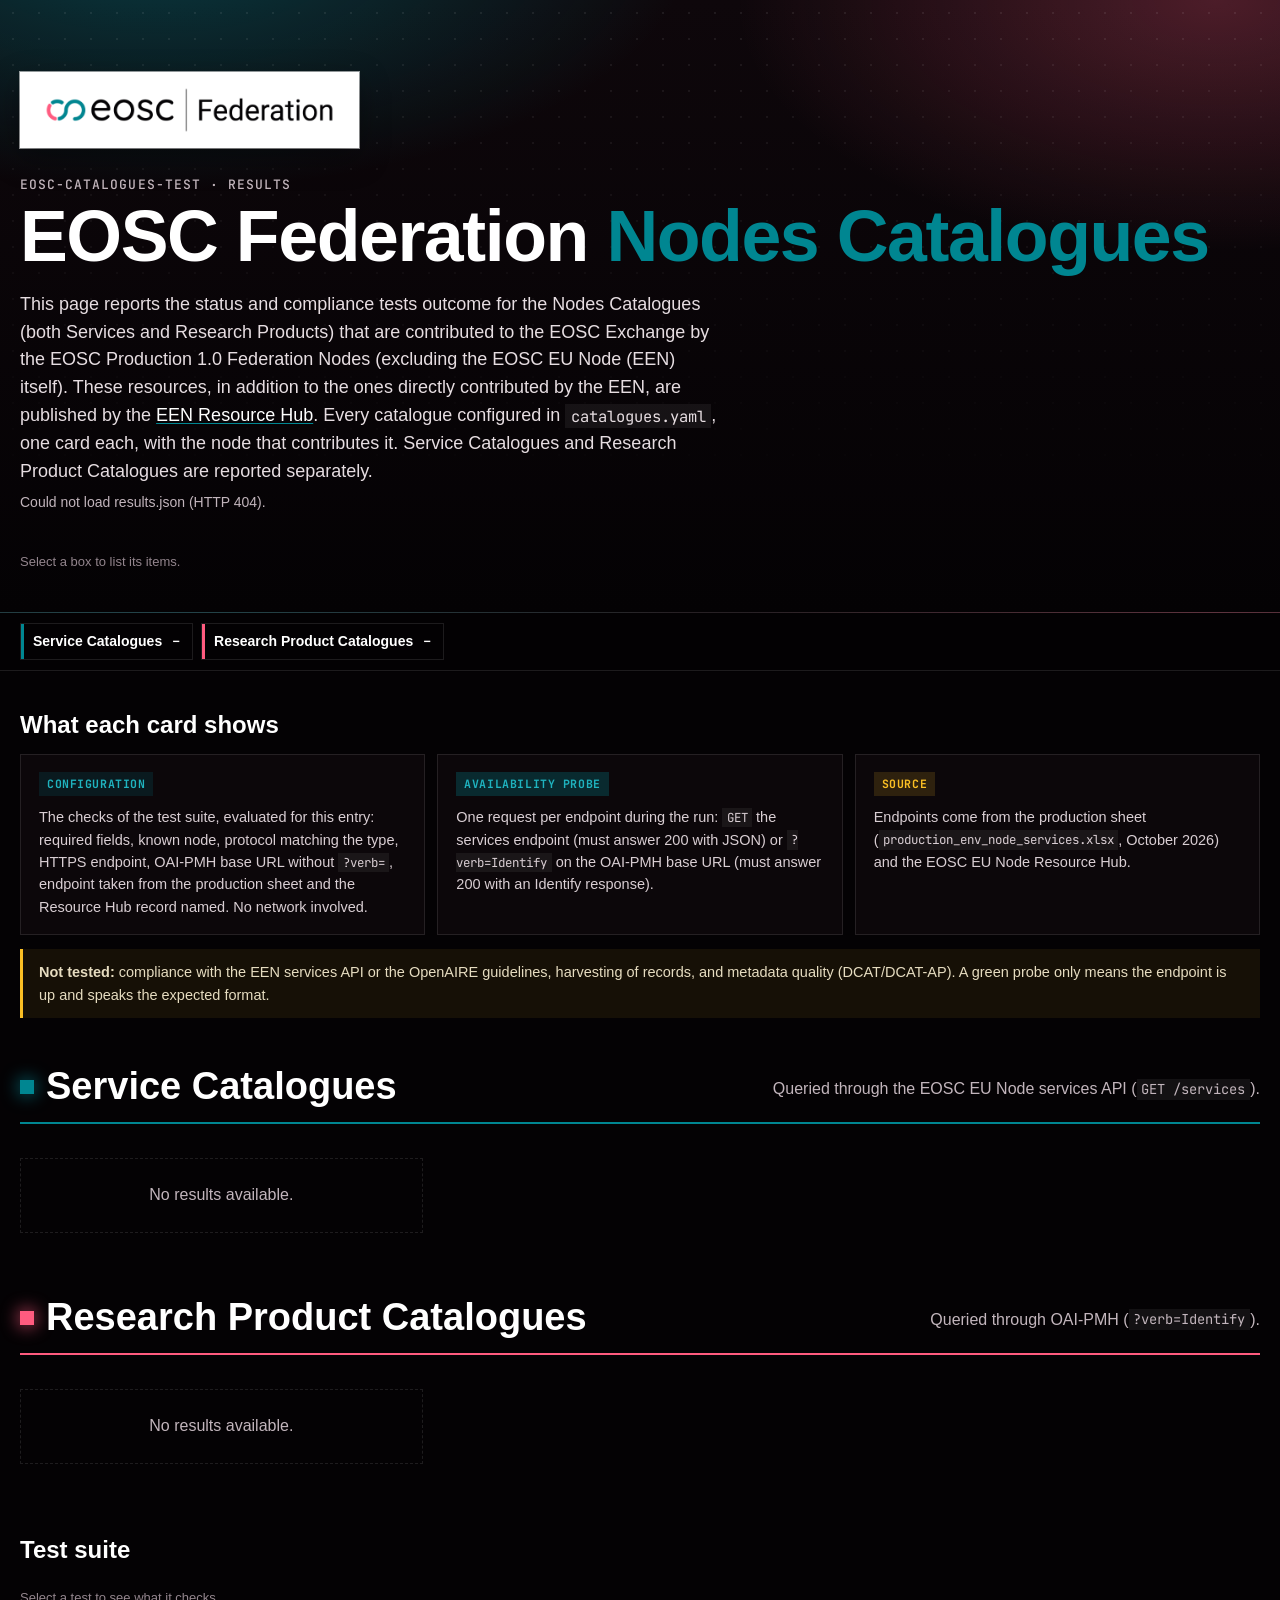
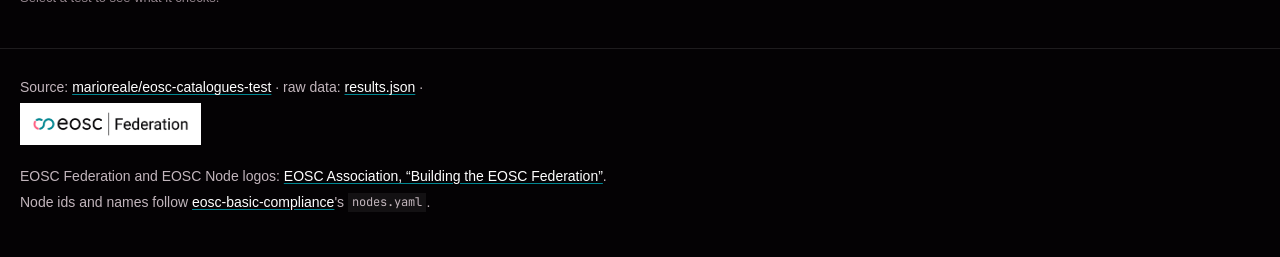
==== commit 36eb061c: "Results page: the five summary boxes open a pop-up listing their items" ====
--- a/site/index.html
+++ b/site/index.html
@@ -26,6 +26,14 @@
       <p class="meta" id="meta">Loading results…</p>
 
       <div class="kpis" id="kpis" aria-live="polite"></div>
+      <p class="kpi-hint">Select a box to list its items.</p>
+      <dialog id="kpi-dialog" class="test-dialog kpi-dialog" aria-labelledby="kd-title">
+        <form method="dialog" class="td-close-form"><button class="td-close" aria-label="Close">×</button></form>
+        <p class="td-n">Summary · this run</p>
+        <h3 id="kd-title" class="td-name td-label"></h3>
+        <p id="kd-sub" class="kd-intro"></p>
+        <div id="kd-body" class="kd-body"></div>
+      </dialog>
     </div>
   </header>
 
--- a/site/style.css
+++ b/site/style.css
@@ -273,3 +273,34 @@
 .td-outcome.warn { background: rgba(251, 191, 36, 0.15); color: var(--warn); }
 .nd-list { margin: 0; padding-left: 18px; font-size: 15px; line-height: 1.55; color: var(--warn); word-break: break-word; }
 .note-dialog code { font-family: var(--font-mono); font-size: 0.86em; }
+
+/* Summary boxes as buttons, and the list they open (#kpi-dialog) */
+.kpi-btn { all: unset; box-sizing: border-box; display: flex; flex-direction: column; justify-content: flex-start; position: relative; cursor: pointer;
+  background: rgba(18, 11, 15, 0.8); border: 2px solid rgba(255, 255, 255, 0.75); padding: 16px 18px;
+  backdrop-filter: blur(6px); color: var(--text); font-family: var(--font-body); transition: border-color 120ms, background 120ms; }
+.kpi-btn:hover { border-color: #ffffff; background: rgba(36, 22, 30, 0.9); }
+.kpi-btn:focus-visible { outline: 3px solid var(--svc-ink); outline-offset: 2px; }
+.kpi-more { display: block; margin-top: 10px; font: 600 11.5px/1 var(--font-mono); letter-spacing: 0.04em; color: var(--faint); }
+.kpi-btn:hover .kpi-more, .kpi-btn:focus-visible .kpi-more { color: var(--text); }
+.kpi-hint { margin: 10px 0 0; font-size: 13px; color: var(--faint); }
+.kpi-dialog { width: min(920px, calc(100vw - 32px)); max-height: calc(100vh - 48px); display: none; flex-direction: column; }
+.kpi-dialog[open] { display: flex; }
+.kd-intro { margin: 0 0 14px !important; font-size: 14px !important; color: var(--muted); }
+.kd-body { overflow: auto; min-height: 0; border-top: 1px solid var(--line); }
+.kd-table { width: 100%; border-collapse: collapse; font-size: 14px; }
+.kd-table th { position: sticky; top: 0; background: var(--card); text-align: left; font: 700 11px/1 var(--font-mono); text-transform: uppercase;
+  letter-spacing: 0.06em; color: var(--muted); padding: 12px 10px 10px; border-bottom: 1px solid var(--line); }
+.kd-table td { padding: 10px; border-bottom: 1px solid var(--line); vertical-align: top; }
+.kd-table td.kd-i { color: var(--faint); font: 500 12.5px var(--font-mono); width: 2em; }
+.kd-table code { font: 500 12.5px var(--font-mono); word-break: break-all; }
+.kd-url { margin-top: 3px; font: 500 12.5px/1.45 var(--font-mono); word-break: break-all; }
+.kd-url a, .kd-list a { color: var(--svc-ink); }
+.kd-sub { margin-top: 4px; font-size: 12.5px; color: var(--muted); }
+.kd-list { margin: 0; padding: 0; list-style: none; }
+.kd-list li + li { margin-top: 4px; }
+.kd-type { display: inline-block; font: 700 10.5px/1 var(--font-mono); text-transform: uppercase; letter-spacing: 0.04em; padding: 3px 5px; margin-right: 4px; vertical-align: 1px; }
+.kd-type.svc { background: rgba(0, 134, 145, 0.2); color: var(--svc-ink); }
+.kd-type.rp { background: rgba(255, 91, 127, 0.16); color: var(--rp); }
+.kd-table .verdict { white-space: nowrap; }
+@media (max-width: 640px) { .kd-table th:nth-child(1), .kd-table td.kd-i { display: none; } .kd-table { font-size: 13px; } }
+.kd-table td.kd-nw code { white-space: nowrap; word-break: normal; }
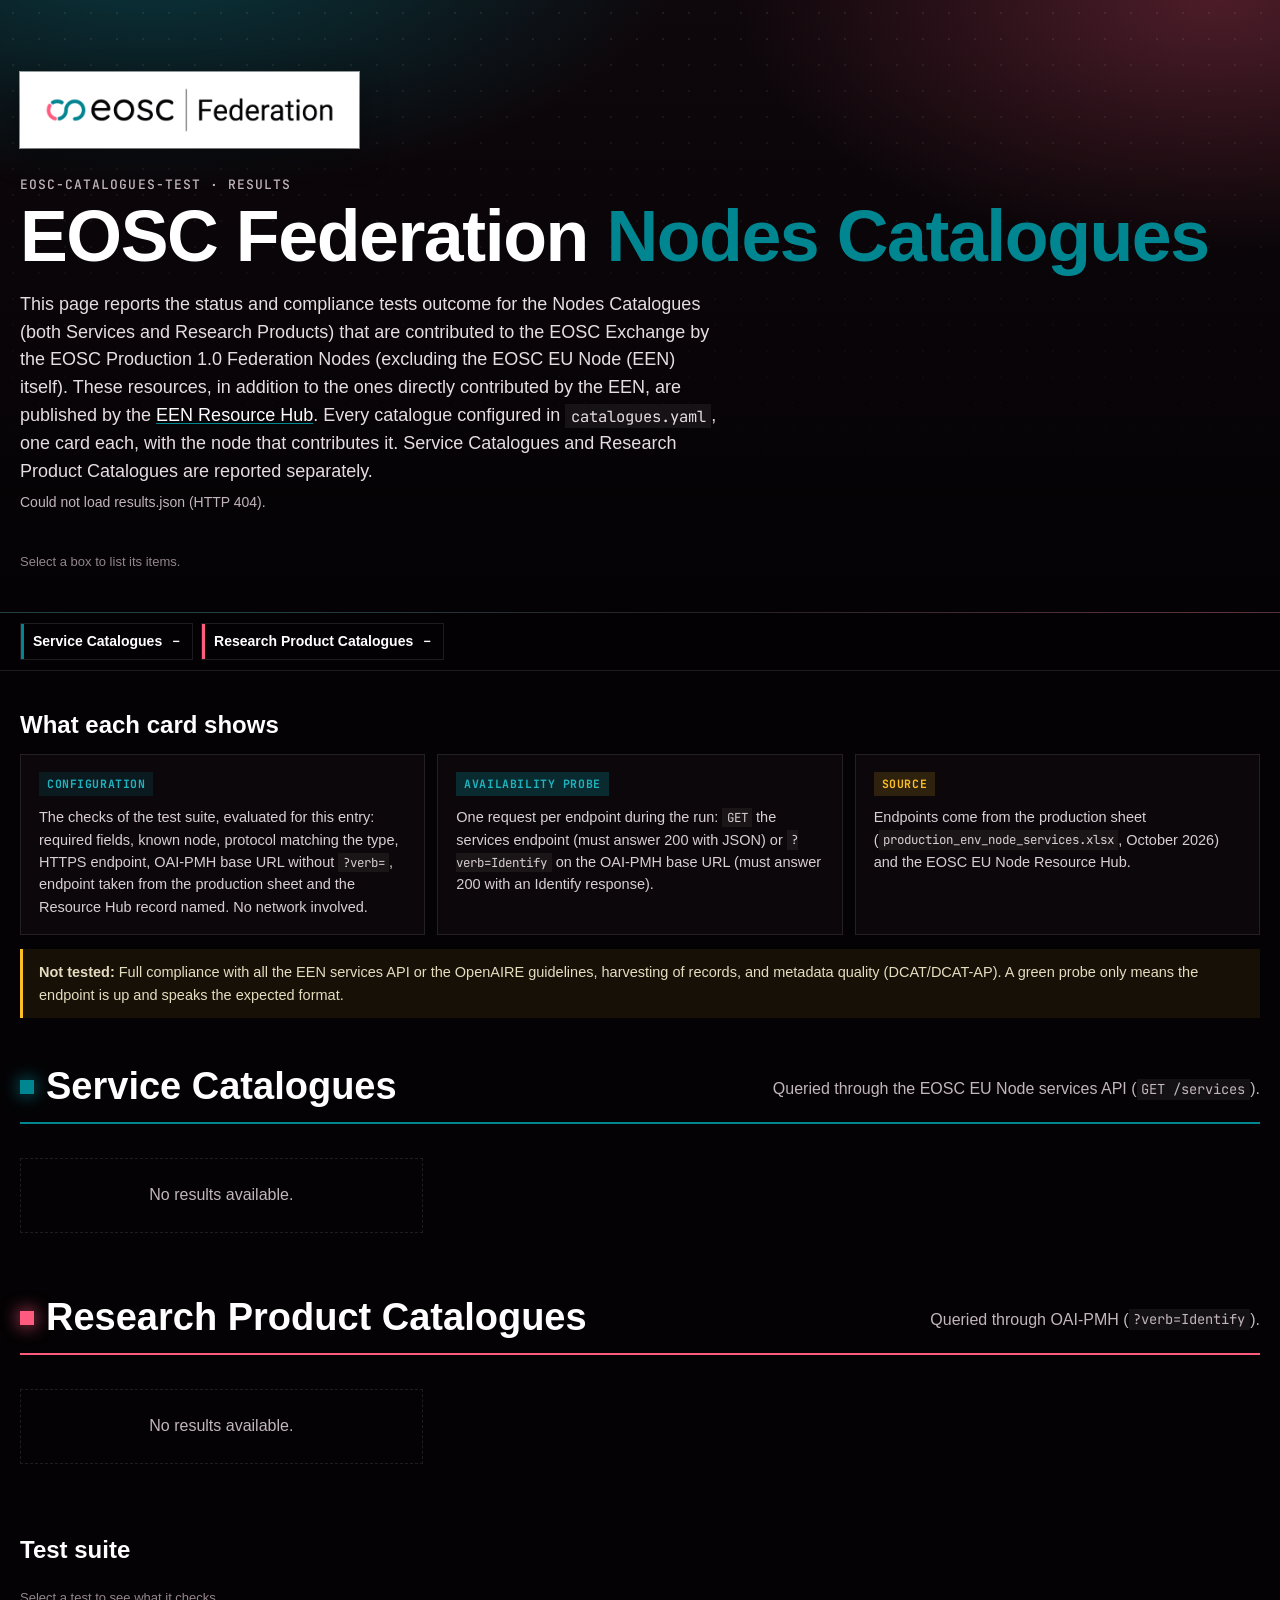
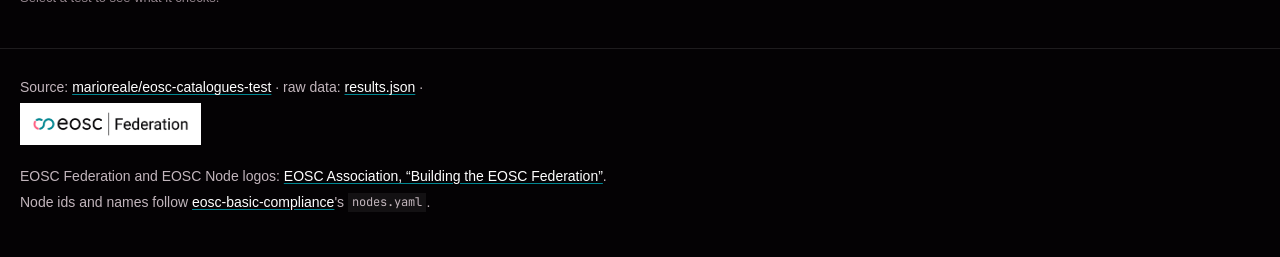
==== commit 7c56f767: "Results page: caveat reads "Not tested: Full compliance with all the EEN services API or the OpenAIR" ====
--- a/site/index.html
+++ b/site/index.html
@@ -64,7 +64,7 @@
           <p>Endpoints come from the production sheet (<code>production_env_node_services.xlsx</code>, October 2026) and the EOSC EU Node Resource Hub.</p>
         </div>
       </div>
-      <p class="caveat"><strong>Not tested:</strong> compliance with the EEN services API or the OpenAIRE guidelines, harvesting of records, and metadata quality (DCAT/DCAT-AP). A green probe only means the endpoint is up and speaks the expected format.</p>
+      <p class="caveat"><strong>Not tested:</strong> Full compliance with all the EEN services API or the OpenAIRE guidelines, harvesting of records, and metadata quality (DCAT/DCAT-AP). A green probe only means the endpoint is up and speaks the expected format.</p>
     </section>
 
     <section id="services" class="group group-svc" aria-labelledby="svc-h">
--- a/site/style.css
+++ b/site/style.css
@@ -161,6 +161,8 @@
   background: #fff; border-radius: 0;
   box-shadow: 0 0 0 2px color-mix(in srgb, var(--node) 70%, transparent);
 }
+a.node-logo { cursor: pointer; transition: box-shadow .15s ease; }
+a.node-logo:hover, a.node-logo:focus-visible { box-shadow: 0 0 0 3px var(--node); outline: none; }
 .node-logo img { display: block; height: 30px; width: auto; max-width: 100%; object-fit: contain; }
 .card h3 { margin: 2px 0 0; font: 700 19px/1.25 var(--font-display); }
 .endpoint { font: 400 12.5px/1.4 var(--font-mono); color: var(--muted); word-break: break-all; }
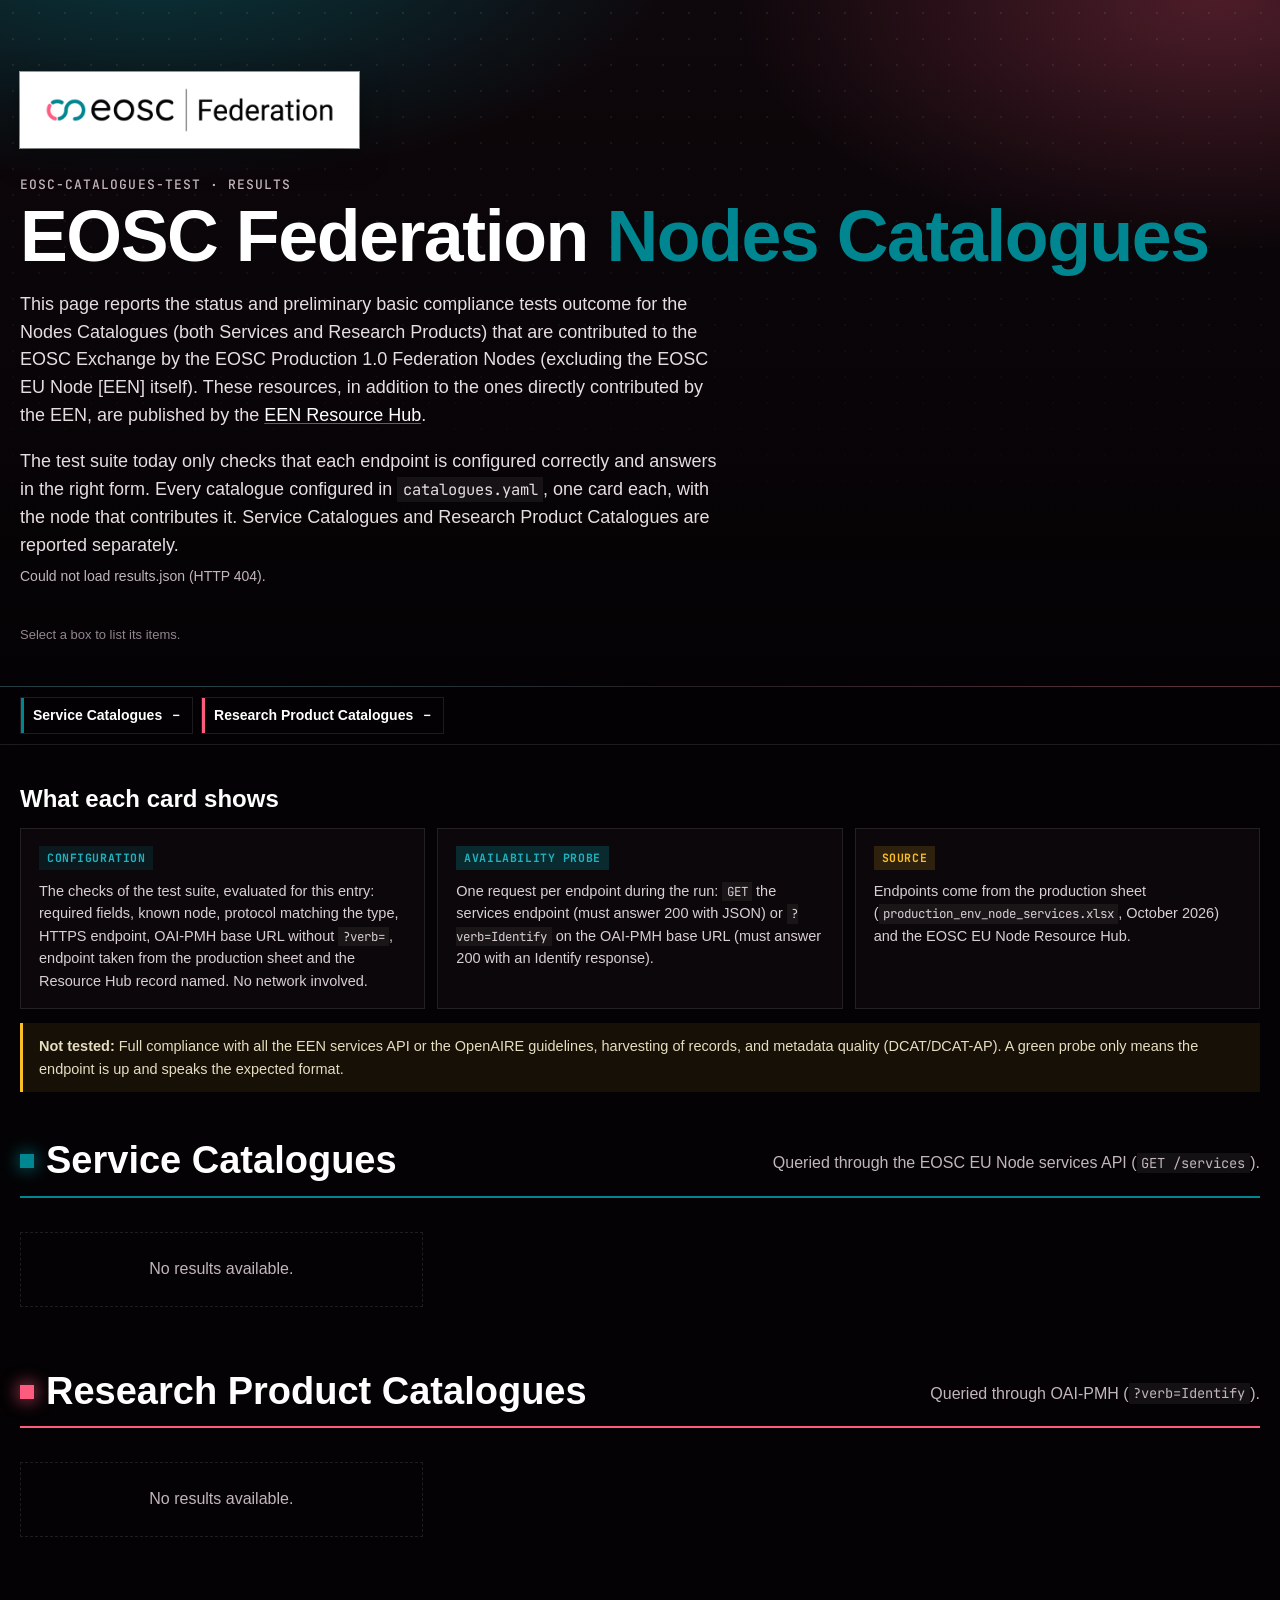
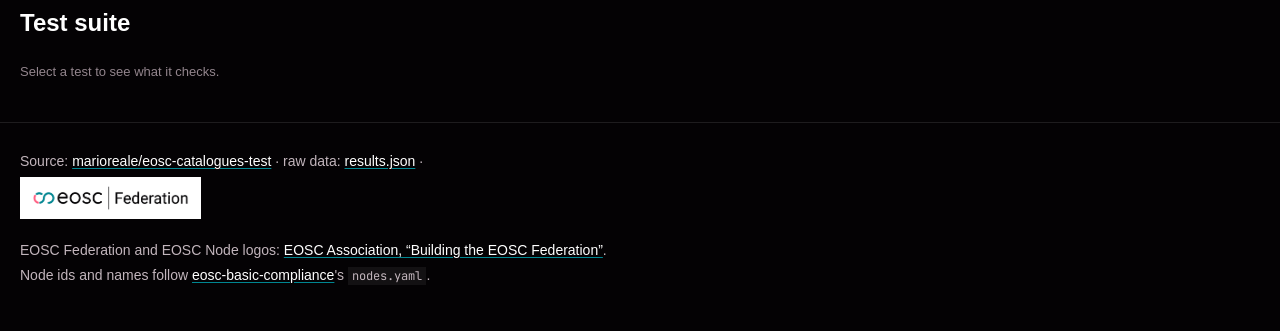
==== commit 3bf1bc8a: "Results page: new intro text (preliminary basic compliance tests; what the suite checks today)" ====
--- a/site/index.html
+++ b/site/index.html
@@ -22,7 +22,8 @@
       </a>
       <p class="eyebrow">eosc-catalogues-test · results</p>
       <h1>EOSC Federation <span class="title-accent">Nodes Catalogues</span></h1>
-      <p class="lede">This page reports the status and compliance tests outcome for the Nodes Catalogues (both Services and Research Products) that are contributed to the EOSC Exchange by the EOSC Production 1.0 Federation Nodes (excluding the EOSC EU Node (EEN) itself). These resources, in addition to the ones directly contributed by the EEN, are published by the <a href="https://open-science-cloud.ec.europa.eu/resources/all" target="_blank" rel="noopener">EEN Resource Hub</a>. Every catalogue configured in <code>catalogues.yaml</code>, one card each, with the node that contributes it. Service Catalogues and Research Product Catalogues are reported separately.</p>
+      <p class="lede">This page reports the status and preliminary basic compliance tests outcome for the Nodes Catalogues (both Services and Research Products) that are contributed to the EOSC Exchange by the EOSC Production 1.0 Federation Nodes (excluding the EOSC EU Node [EEN] itself). These resources, in addition to the ones directly contributed by the EEN, are published by the <a href="https://open-science-cloud.ec.europa.eu/resources/all" target="_blank" rel="noopener">EEN Resource Hub</a>.</p>
+      <p class="lede">The test suite today only checks that each endpoint is configured correctly and answers in the right form. Every catalogue configured in <code>catalogues.yaml</code>, one card each, with the node that contributes it. Service Catalogues and Research Product Catalogues are reported separately.</p>
       <p class="meta" id="meta">Loading results…</p>
 
       <div class="kpis" id="kpis" aria-live="polite"></div>
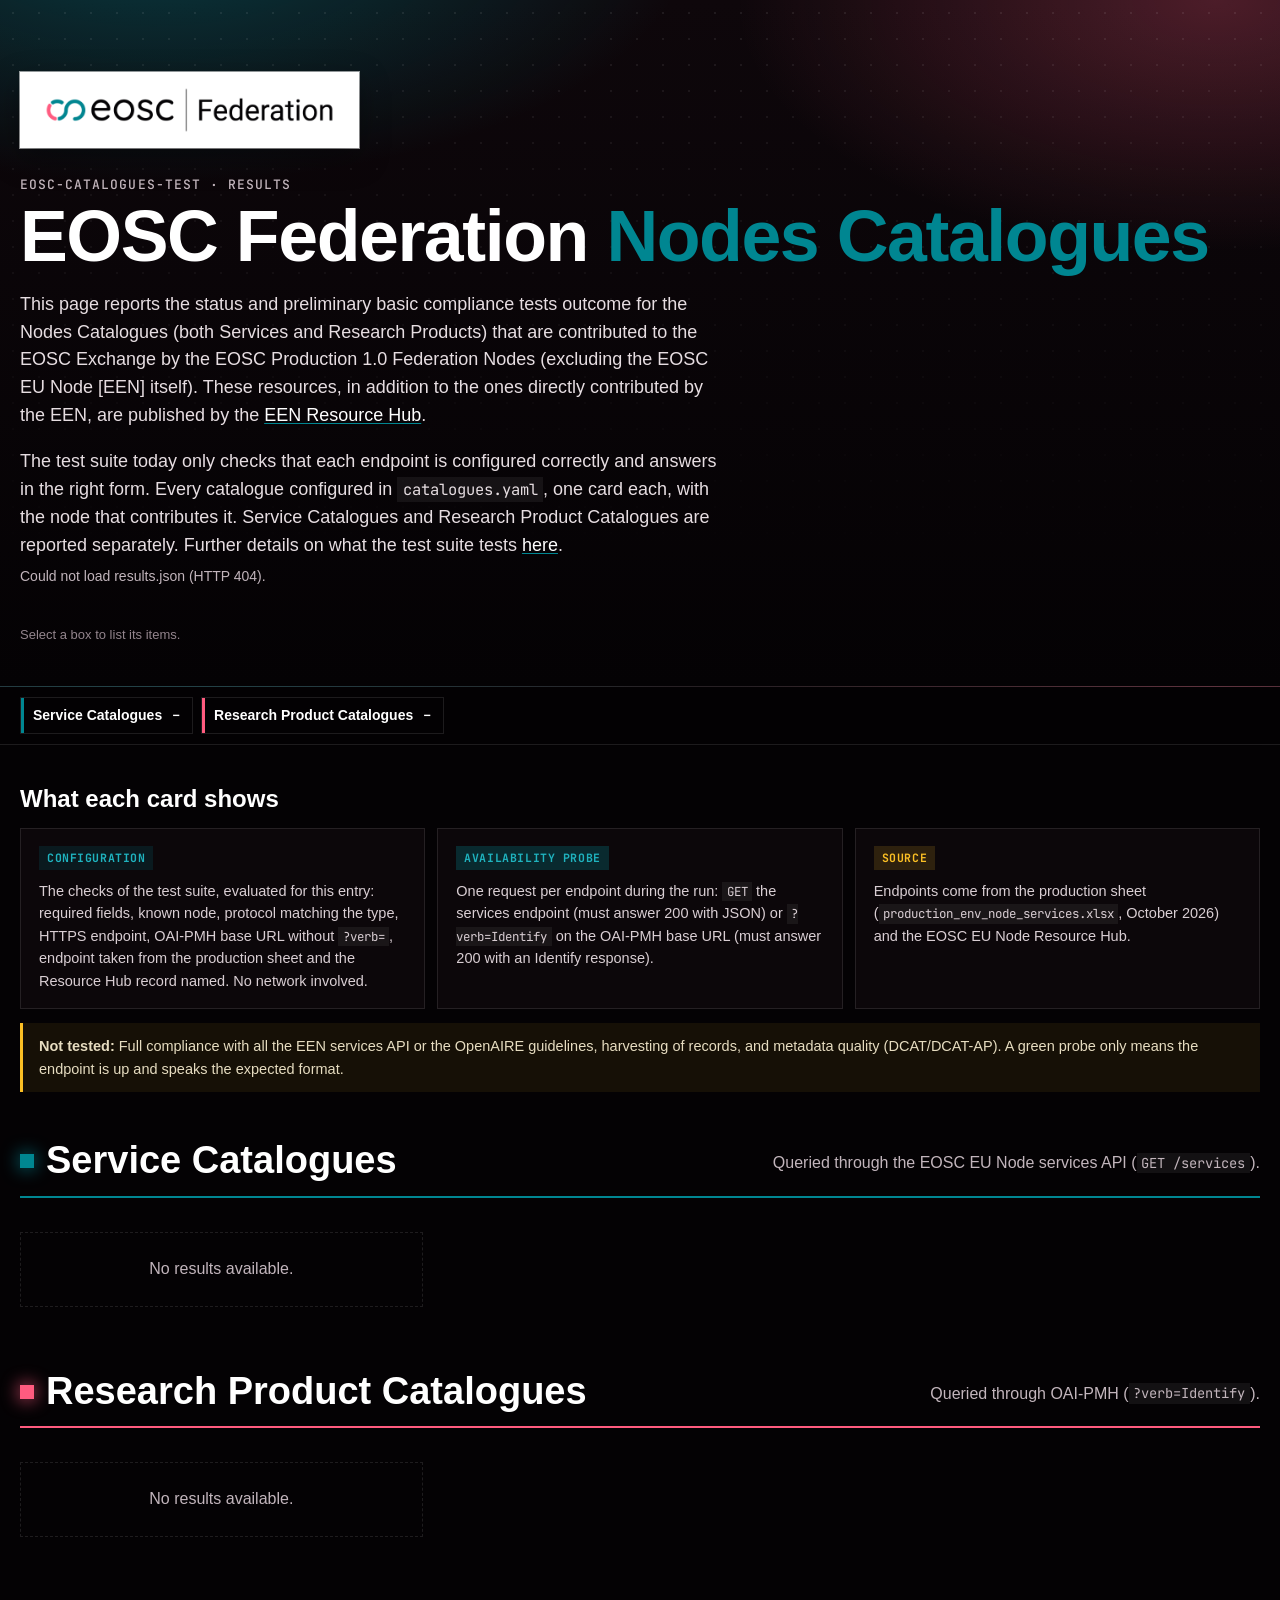
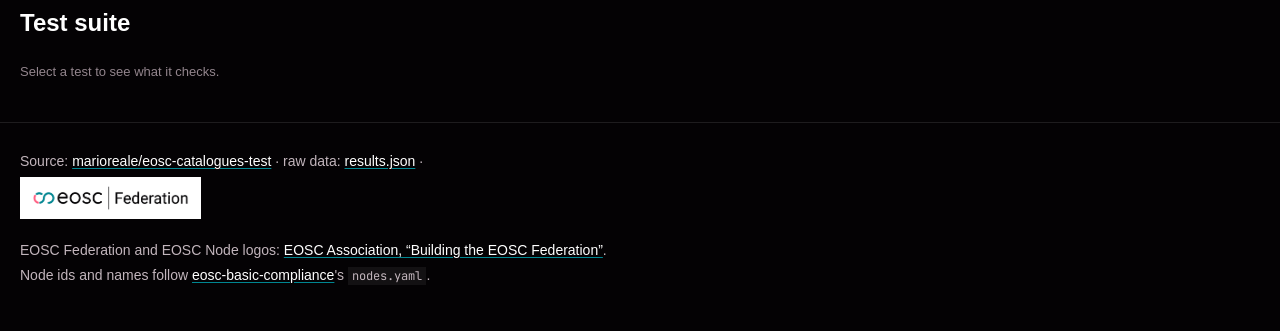
==== commit 9735d736: "Results page: "Further details … here" link opens a pop-up on what the suite tests and does not test" ====
--- a/site/index.html
+++ b/site/index.html
@@ -23,7 +23,7 @@
       <p class="eyebrow">eosc-catalogues-test · results</p>
       <h1>EOSC Federation <span class="title-accent">Nodes Catalogues</span></h1>
       <p class="lede">This page reports the status and preliminary basic compliance tests outcome for the Nodes Catalogues (both Services and Research Products) that are contributed to the EOSC Exchange by the EOSC Production 1.0 Federation Nodes (excluding the EOSC EU Node [EEN] itself). These resources, in addition to the ones directly contributed by the EEN, are published by the <a href="https://open-science-cloud.ec.europa.eu/resources/all" target="_blank" rel="noopener">EEN Resource Hub</a>.</p>
-      <p class="lede">The test suite today only checks that each endpoint is configured correctly and answers in the right form. Every catalogue configured in <code>catalogues.yaml</code>, one card each, with the node that contributes it. Service Catalogues and Research Product Catalogues are reported separately.</p>
+      <p class="lede">The test suite today only checks that each endpoint is configured correctly and answers in the right form. Every catalogue configured in <code>catalogues.yaml</code>, one card each, with the node that contributes it. Service Catalogues and Research Product Catalogues are reported separately. Further details on what the test suite tests <a href="#scope-dialog" id="scope-open" aria-haspopup="dialog">here</a>.</p>
       <p class="meta" id="meta">Loading results…</p>
 
       <div class="kpis" id="kpis" aria-live="polite"></div>
@@ -34,6 +34,48 @@
         <h3 id="kd-title" class="td-name td-label"></h3>
         <p id="kd-sub" class="kd-intro"></p>
         <div id="kd-body" class="kd-body"></div>
+      </dialog>
+      <dialog id="scope-dialog" class="test-dialog scope-dialog" aria-labelledby="sd-title">
+        <form method="dialog" class="td-close-form"><button class="td-close" aria-label="Close">×</button></form>
+        <p class="td-n">Scope of the test suite</p>
+        <h3 id="sd-title" class="td-name td-label">What this test suite tests today</h3>
+        <div class="sd-body">
+          <h4>Configuration checks (offline)</h4>
+          <p>These check the entry in <code>catalogues.yaml</code>, not the server:</p>
+          <ul>
+            <li>all required fields are present;</li>
+            <li>the node is a known EOSC Node;</li>
+            <li>the protocol matches the catalogue type;</li>
+            <li>the endpoint uses HTTPS;</li>
+            <li>an OAI-PMH base URL has no <code>?verb=</code> in it;</li>
+            <li>the endpoint comes from the production sheet, or the Resource Hub record is named.</li>
+          </ul>
+          <h4>One live request per catalogue (the probe)</h4>
+          <p><b>Service catalogues:</b> a single <code>GET</code> of the endpoint.</p>
+          <ul>
+            <li>Green means HTTP 200 and a body that parses as JSON.</li>
+            <li>It also notes <code>total</code>, <code>totalCount</code> or <code>count</code> and the number of items on the first page, if it finds them.</li>
+            <li>It does not check field names or types, or that the API follows the EEN services API.</li>
+          </ul>
+          <p><b>OAI-PMH (research products):</b> a single <code>?verb=Identify</code>.</p>
+          <ul>
+            <li>Green means HTTP 200, valid XML, no OAI-PMH <code>&lt;error&gt;</code>, and an <code>&lt;Identify&gt;</code> element.</li>
+            <li>It reports <code>repositoryName</code>, <code>protocolVersion</code>, <code>baseURL</code> and <code>earliestDatestamp</code>.</li>
+            <li>It flags a declared <code>baseURL</code> that differs from the endpoint queried, but that does not turn the probe red.</li>
+          </ul>
+          <h4>What it does not test</h4>
+          <table class="kd-table sd-table">
+            <thead><tr><th>Area</th><th>Not tested</th></tr></thead>
+            <tbody>
+              <tr><td><b>OAI-PMH protocol</b></td><td>The other five verbs (<code>ListMetadataFormats</code>, <code>ListSets</code>, <code>ListIdentifiers</code>, <code>ListRecords</code>, <code>GetRecord</code>), resumption tokens, error codes for bad arguments, date ranges, XML schema validation of the responses</td></tr>
+              <tr><td><b>OpenAIRE guidelines</b></td><td>Whether <code>oai_openaire</code> or <code>oai_datacite</code> is offered, the required elements, and the vocabularies</td></tr>
+              <tr><td><b>EEN services API</b></td><td>The response schema, required fields, paging, filtering, versioning</td></tr>
+              <tr><td><b>Harvesting</b></td><td>Reading the whole catalogue, record counts against declared totals, duplicates, deleted records</td></tr>
+              <tr><td><b>Metadata quality</b></td><td>Validation against DCAT or DCAT-AP (for example with SHACL), mandatory properties, licences, persistent identifiers</td></tr>
+            </tbody>
+          </table>
+          <p class="sd-bottom">A green probe therefore shows the endpoint is online and speaks JSON or OAI-PMH. It does not show that the catalogue is compliant.</p>
+        </div>
       </dialog>
     </div>
   </header>
--- a/site/style.css
+++ b/site/style.css
@@ -306,3 +306,20 @@
 .kd-table .verdict { white-space: nowrap; }
 @media (max-width: 640px) { .kd-table th:nth-child(1), .kd-table td.kd-i { display: none; } .kd-table { font-size: 13px; } }
 .kd-table td.kd-nw code { white-space: nowrap; word-break: normal; }
+
+/* "What this test suite tests today" pop-up (#scope-dialog) */
+.scope-dialog { width: min(820px, calc(100vw - 32px)); max-height: calc(100vh - 48px); display: none; flex-direction: column; }
+.scope-dialog[open] { display: flex; }
+.sd-body { overflow: auto; min-height: 0; padding-right: 4px; }
+.sd-body h4:first-child { margin-top: 4px; }
+.sd-body p { margin: 0 0 6px !important; }
+.sd-body ul { margin: 0 0 10px; padding-left: 20px; font-size: 15px; line-height: 1.55; }
+.sd-body li + li { margin-top: 3px; }
+.sd-body code { font: 500 13px var(--font-mono); background: var(--card-2); padding: 1px 4px; }
+.sd-table { margin-top: 6px; }
+.sd-table td:first-child { white-space: nowrap; width: 1%; padding-right: 18px; }
+.sd-table code { word-break: normal; overflow-wrap: anywhere; }
+.sd-bottom { margin-top: 14px !important; padding: 10px 12px; border-left: 3px solid var(--warn); background: rgba(251, 191, 36, 0.06); }
+@media (max-width: 640px) { .sd-table td:first-child { white-space: normal; width: auto; } }
+.sd-table th { position: static; }
+@media (max-width: 640px) { .sd-table th:nth-child(1) { display: table-cell; } }
